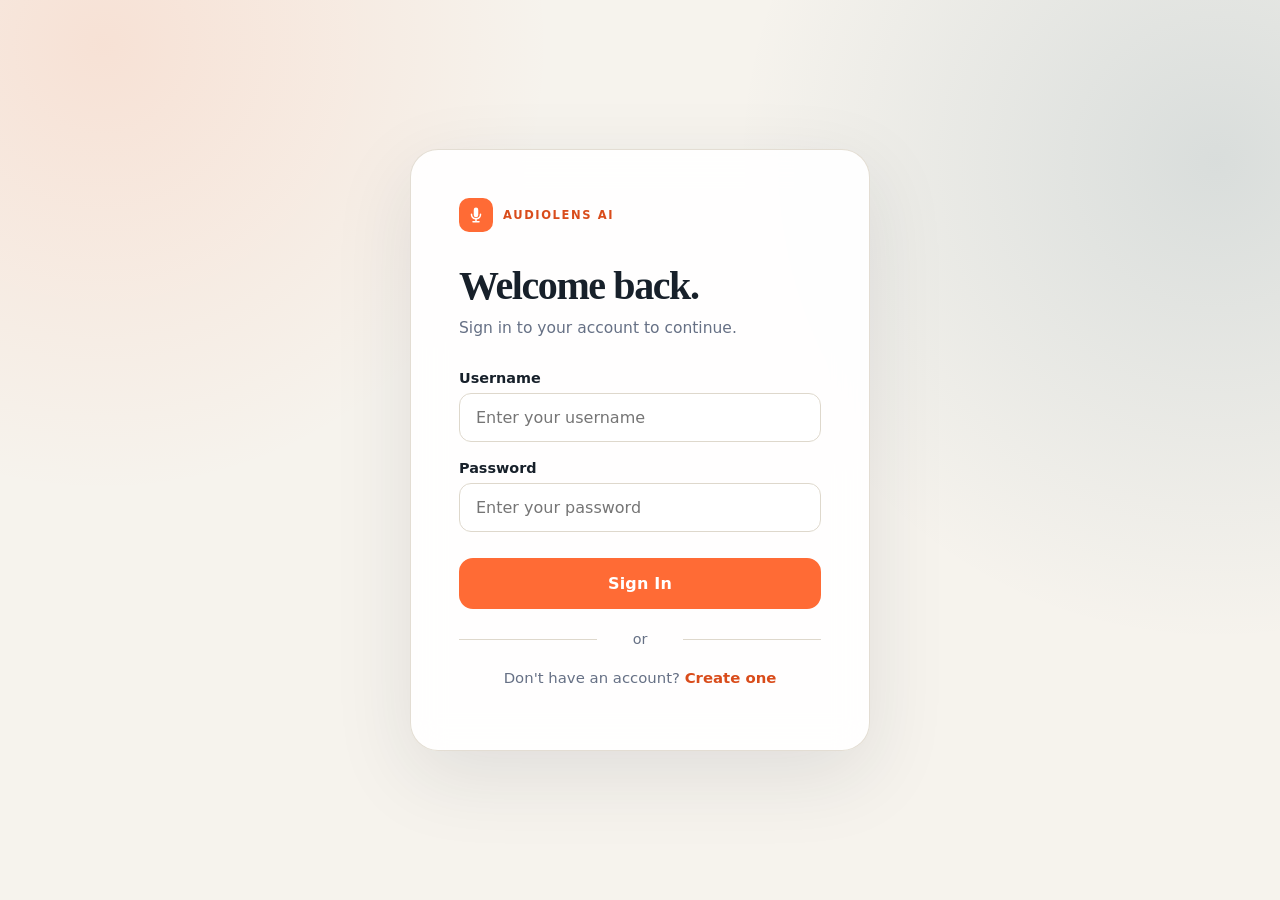
==== static/login.html @ 5d413329 "feat: implement user authentication system with MongoDB and new login/register UI using JWT" ====
<!doctype html>
<html lang="en">

<head>
  <meta charset="utf-8">
  <meta name="viewport" content="width=device-width, initial-scale=1">
  <title>Sign In — AudioLens AI</title>
  <meta name="description" content="Sign in to AudioLens AI to access your AI-powered video assistant.">
  <link rel="stylesheet" href="/static/styles.css">
  <style>
    .auth-shell {
      min-height: 100vh;
      display: grid;
      place-items: center;
      padding: 32px 16px;
    }

    .auth-card {
      width: min(460px, 100%);
      padding: clamp(28px, 6vw, 48px);
      border: 1px solid rgba(222, 216, 204, .85);
      border-radius: 28px;
      background: rgba(255, 255, 255, .92);
      box-shadow: 0 24px 80px rgba(33, 43, 54, .10);
      backdrop-filter: blur(16px);
      animation: fadeUp .45s ease both;
    }

    @keyframes fadeUp {
      from { opacity: 0; transform: translateY(18px); }
      to   { opacity: 1; transform: translateY(0); }
    }

    .auth-logo {
      display: flex;
      align-items: center;
      gap: 10px;
      margin-bottom: 32px;
    }

    .auth-logo-dot {
      width: 34px;
      height: 34px;
      border-radius: 10px;
      background: var(--accent);
      display: grid;
      place-items: center;
    }

    .auth-logo-dot svg {
      width: 18px;
      height: 18px;
      fill: white;
    }

    .auth-logo-name {
      font-size: .72rem;
      font-weight: 800;
      letter-spacing: .14em;
      color: var(--accent-dark);
    }

    .auth-title {
      font-family: Georgia, serif;
      font-size: clamp(1.9rem, 5vw, 2.5rem);
      letter-spacing: -.035em;
      line-height: 1.1;
      margin: 0 0 8px;
    }

    .auth-subtitle {
      color: var(--muted);
      margin: 0 0 30px;
      font-size: .97rem;
      line-height: 1.6;
    }

    .form-group {
      margin-bottom: 18px;
    }

    .form-group label {
      display: block;
      font-weight: 700;
      font-size: .9rem;
      margin-bottom: 7px;
    }

    .form-group input {
      transition: border-color .2s, box-shadow .2s;
    }

    .auth-btn {
      width: 100%;
      margin-top: 8px;
      padding: 15px;
      font-size: 1rem;
      letter-spacing: .01em;
      border-radius: 14px;
      border: 1px solid transparent;
      background: var(--accent);
      color: white;
      font-weight: 800;
      cursor: pointer;
      transition: background .2s, transform .1s;
    }

    .auth-btn:hover {
      background: var(--accent-dark);
    }

    .auth-btn:active {
      transform: scale(.98);
    }

    .auth-btn:disabled {
      opacity: .55;
      cursor: not-allowed;
    }

    .auth-divider {
      text-align: center;
      color: var(--muted);
      font-size: .9rem;
      margin: 22px 0;
      position: relative;
    }

    .auth-divider::before,
    .auth-divider::after {
      content: '';
      position: absolute;
      top: 50%;
      width: 38%;
      height: 1px;
      background: var(--line);
    }

    .auth-divider::before { left: 0; }
    .auth-divider::after  { right: 0; }

    .auth-switch {
      text-align: center;
      color: var(--muted);
      font-size: .93rem;
    }

    .auth-switch a {
      color: var(--accent-dark);
      font-weight: 700;
      text-decoration: none;
    }

    .auth-switch a:hover {
      text-decoration: underline;
    }

    .auth-error {
      display: none;
      color: #b42318;
      background: #fff0ee;
      padding: 12px 14px;
      border-radius: 10px;
      font-size: .9rem;
      margin-bottom: 16px;
    }

    .auth-error.visible {
      display: block;
      animation: fadeUp .3s ease;
    }

    .auth-success {
      display: none;
      color: #0a6640;
      background: #edfaf4;
      padding: 12px 14px;
      border-radius: 10px;
      font-size: .9rem;
      margin-bottom: 16px;
    }

    .auth-success.visible {
      display: block;
      animation: fadeUp .3s ease;
    }

    .btn-spinner {
      display: inline-block;
      width: 16px;
      height: 16px;
      border: 2px solid rgba(255,255,255,.4);
      border-top-color: white;
      border-radius: 50%;
      animation: spin .7s linear infinite;
      vertical-align: middle;
      margin-right: 6px;
    }
  </style>
</head>

<body>
  <div class="auth-shell">
    <div class="auth-card">

      <div class="auth-logo">
        <div class="auth-logo-dot">
          <svg viewBox="0 0 24 24" xmlns="http://www.w3.org/2000/svg">
            <path d="M12 2a3 3 0 0 1 3 3v7a3 3 0 0 1-6 0V5a3 3 0 0 1 3-3zm-7 9a1 1 0 0 1 2 0 5 5 0 0 0 10 0 1 1 0 0 1 2 0 7 7 0 0 1-6 6.93V20h3a1 1 0 0 1 0 2H8a1 1 0 0 1 0-2h3v-2.07A7 7 0 0 1 5 11z"/>
          </svg>
        </div>
        <span class="auth-logo-name">AUDIOLENS AI</span>
      </div>

      <h1 class="auth-title">Welcome back.</h1>
      <p class="auth-subtitle">Sign in to your account to continue.</p>

      <p class="auth-error" id="errorBox"></p>
      <p class="auth-success" id="successBox"></p>

      <form id="loginForm" autocomplete="on">
        <div class="form-group">
          <label for="username">Username</label>
          <input id="username" type="text" placeholder="Enter your username" autocomplete="username" required>
        </div>
        <div class="form-group">
          <label for="password">Password</label>
          <input id="password" type="password" placeholder="Enter your password" autocomplete="current-password" required>
        </div>
        <button class="auth-btn" id="loginBtn" type="submit">Sign In</button>
      </form>

      <div class="auth-divider">or</div>

      <p class="auth-switch">
        Don't have an account? <a href="/static/register.html">Create one</a>
      </p>

    </div>
  </div>

  <script>
    const form    = document.getElementById('loginForm');
    const btn     = document.getElementById('loginBtn');
    const errorBox   = document.getElementById('errorBox');
    const successBox = document.getElementById('successBox');

    function showError(msg) {
      errorBox.textContent = msg;
      errorBox.classList.add('visible');
      successBox.classList.remove('visible');
    }

    function showSuccess(msg) {
      successBox.textContent = msg;
      successBox.classList.add('visible');
      errorBox.classList.remove('visible');
    }

    function setLoading(loading) {
      btn.disabled = loading;
      btn.innerHTML = loading
        ? '<span class="btn-spinner"></span>Signing in…'
        : 'Sign In';
    }

    form.addEventListener('submit', async (e) => {
      e.preventDefault();
      errorBox.classList.remove('visible');

      const username = document.getElementById('username').value.trim();
      const password = document.getElementById('password').value;

      if (!username || !password) {
        showError('Please fill in all fields.');
        return;
      }

      setLoading(true);

      try {
        // OAuth2 requires form data, not JSON
        const formData = new URLSearchParams();
        formData.append('username', username);
        formData.append('password', password);

        const res = await fetch('/api/login', {
          method: 'POST',
          headers: { 'Content-Type': 'application/x-www-form-urlencoded' },
          body: formData.toString(),
        });

        const data = await res.json();

        if (!res.ok) {
          showError(data.detail || 'Login failed. Please try again.');
          return;
        }

        // Save token and user info to localStorage
        localStorage.setItem('access_token', data.access_token);
        localStorage.setItem('user', JSON.stringify(data.user));

        showSuccess('Signed in! Redirecting…');
        setTimeout(() => { window.location.href = '/'; }, 900);

      } catch (err) {
        showError('Network error. Is the server running?');
      } finally {
        setLoading(false);
      }
    });
  </script>
</body>

</html>
---- static/styles.css ----
:root {
  --ink: #17202a;
  --muted: #667085;
  --paper: #f6f3ed;
  --card: rgba(255, 255, 255, .9);
  --line: #ded8cc;
  --accent: #ff6b35;
  --accent-dark: #d94c1b;
  --blue: #174c66;
}

* {
  box-sizing: border-box;
}

body {
  margin: 0;
  color: var(--ink);
  background:
    radial-gradient(circle at 8% 5%, rgba(255, 107, 53, .13), transparent 28rem),
    radial-gradient(circle at 95% 18%, rgba(23, 76, 102, .13), transparent 30rem),
    var(--paper);
  font-family: Inter, ui-sans-serif, system-ui, -apple-system, BlinkMacSystemFont, "Segoe UI", sans-serif;
}

.shell {
  width: min(980px, calc(100% - 32px));
  margin: 0 auto;
  padding: 72px 0;
}

header {
  max-width: 780px;
  margin-bottom: 42px;
}

.eyebrow {
  color: var(--accent-dark);
  font-size: .76rem;
  font-weight: 800;
  letter-spacing: .16em;
}

h1 {
  font-family: Georgia, serif;
  font-size: clamp(2.6rem, 7vw, 5.3rem);
  line-height: .98;
  letter-spacing: -.045em;
  margin: 14px 0 22px;
}

.intro {
  max-width: 680px;
  color: var(--muted);
  font-size: 1.12rem;
  line-height: 1.7;
}

.card {
  margin: 22px 0;
  padding: clamp(22px, 4vw, 38px);
  border: 1px solid rgba(222, 216, 204, .85);
  border-radius: 24px;
  background: var(--card);
  box-shadow: 0 20px 60px rgba(33, 43, 54, .08);
  backdrop-filter: blur(12px);
}

.step-heading {
  display: flex;
  align-items: center;
  gap: 15px;
  margin-bottom: 26px;
}

.step-heading>span {
  display: grid;
  place-items: center;
  width: 40px;
  height: 40px;
  border-radius: 50%;
  color: white;
  background: var(--blue);
  font-weight: 800;
}

h2 {
  margin: 0 0 4px;
  font-size: 1.35rem;
}

.step-heading p,
.panel label,
.save-row span {
  color: var(--muted);
  margin: 0;
}

.language-row {
  display: flex;
  flex-wrap: wrap;
  gap: 12px;
  margin-bottom: 24px;
}

.language-row label {
  padding: 11px 15px;
  border: 1px solid var(--line);
  border-radius: 999px;
  cursor: pointer;
}

.language-row input {
  accent-color: var(--accent);
}

.tabs {
  display: flex;
  gap: 8px;
  padding: 6px;
  background: #eee9e0;
  border-radius: 14px;
  margin-bottom: 22px;
}

button {
  font: inherit;
  cursor: pointer;
}

.tab {
  flex: 1;
  border: 0;
  background: transparent;
  padding: 11px;
  border-radius: 10px;
  color: var(--muted);
  font-weight: 700;
}

.tab.active {
  color: var(--ink);
  background: white;
  box-shadow: 0 3px 10px rgba(0, 0, 0, .06);
}

.panel {
  display: none;
}

.panel.active {
  display: block;
}

.panel>label:not(.drop-zone) {
  display: block;
  margin-bottom: 8px;
  font-weight: 700;
}

.inline,
.actions,
.save-row,
.chat-form {
  display: flex;
  gap: 10px;
}

input,
textarea {
  width: 100%;
  border: 1px solid var(--line);
  border-radius: 12px;
  background: white;
  color: var(--ink);
  padding: 14px 16px;
  font: inherit;
  outline: none;
}

input:focus,
textarea:focus {
  border-color: var(--accent);
  box-shadow: 0 0 0 3px rgba(255, 107, 53, .12);
}

.primary,
.secondary {
  border-radius: 12px;
  padding: 13px 18px;
  border: 1px solid transparent;
  font-weight: 800;
  white-space: nowrap;
}

.primary {
  background: var(--accent);
  color: white;
}

.primary:hover {
  background: var(--accent-dark);
}

.secondary {
  background: white;
  border-color: var(--line);
  color: var(--ink);
}

button:disabled {
  cursor: not-allowed;
  opacity: .45;
}

.full {
  width: 100%;
  margin-top: 12px;
}

.drop-zone {
  display: grid;
  gap: 5px;
  text-align: center;
  padding: 34px;
  border: 1.5px dashed #c9c0b1;
  border-radius: 15px;
  cursor: pointer;
}

.drop-zone input {
  margin-top: 12px;
  padding: 8px;
}

.recorder {
  display: flex;
  justify-content: space-between;
  padding: 20px;
  background: #f2eee7;
  border-radius: 14px;
  margin-bottom: 12px;
}

.record-state {
  display: flex;
  align-items: center;
  gap: 9px;
}

#recordDot {
  width: 10px;
  height: 10px;
  border-radius: 50%;
  background: #aaa;
}

#recordDot.live {
  background: #e43b3b;
  box-shadow: 0 0 0 6px rgba(228, 59, 59, .12);
}

.record-playback {
  display: grid;
  gap: 10px;
  margin-top: 16px;
}

.record-playback audio {
  width: 100%;
  border-radius: 12px;
}

.progress {
  display: flex;
  gap: 14px;
  align-items: center;
  margin-top: 22px;
  padding: 16px;
  background: #fff6e9;
  border-radius: 12px;
}

.progress p {
  margin: 4px 0 0;
  color: var(--muted);
}

.spinner {
  width: 25px;
  height: 25px;
  border: 3px solid #ffd8c8;
  border-top-color: var(--accent);
  border-radius: 50%;
  animation: spin .8s linear infinite;
}

@keyframes spin {
  to {
    transform: rotate(360deg);
  }
}

.log-panel {
  margin-top: 14px;
  border: 1px solid var(--line);
  border-radius: 14px;
  background: #141923;
  color: #eef2f7;
  overflow: hidden;
}

.log-header {
  display: flex;
  justify-content: space-between;
  padding: 12px 14px;
  background: #1f2937;
  color: white;
  font-size: .9rem;
}

.log-header span {
  color: #bac4d0;
}

.log-list {
  max-height: 260px;
  overflow: auto;
  padding: 10px 14px;
  font-family: Consolas, "Courier New", monospace;
  font-size: .86rem;
  line-height: 1.55;
}

.log-line {
  color: #d8dee9;
}

.log-line.warning {
  color: #ffd479;
}

.log-line.error {
  color: #ff9b9b;
}

.error {
  color: #b42318;
  background: #fff0ee;
  padding: 13px;
  border-radius: 10px;
}

.hidden {
  display: none !important;
}

textarea {
  min-height: 360px;
  line-height: 1.65;
  resize: vertical;
}

.save-row {
  align-items: center;
  margin-top: 12px;
}

.save-row span {
  margin-right: auto;
  font-size: .9rem;
}

.summary {
  line-height: 1.7;
  padding: 18px;
  border-left: 4px solid var(--accent);
  background: #fff8f3;
  margin-bottom: 22px;
  white-space: pre-wrap;
}

.chat {
  display: grid;
  gap: 12px;
  max-height: 470px;
  overflow: auto;
  margin-bottom: 14px;
}

.message {
  max-width: 82%;
  padding: 13px 16px;
  border-radius: 15px;
  line-height: 1.55;
  white-space: pre-wrap;
}

.message.user {
  justify-self: end;
  color: white;
  background: var(--blue);
  border-bottom-right-radius: 4px;
}

.message.assistant {
  background: #eee9e0;
  border-bottom-left-radius: 4px;
}

.message.assistant {
  white-space: normal;
}

.message.assistant p {
  margin: 0 0 10px;
}

.message.assistant p:last-child {
  margin-bottom: 0;
}

.message.assistant h3,
.message.assistant h4,
.message.assistant h5 {
  margin: 2px 0 8px;
  font-family: inherit;
  font-size: 1rem;
  line-height: 1.35;
  letter-spacing: 0;
}

.message.assistant ul {
  margin: 6px 0 10px;
  padding-left: 20px;
}

.message.assistant li {
  margin: 4px 0;
}

.message.assistant code {
  padding: 2px 5px;
  border-radius: 5px;
  background: rgba(23, 32, 42, .08);
  font-family: Consolas, "Courier New", monospace;
  font-size: .92em;
}

.text-button {
  display: block;
  margin: 28px auto 0;
  border: 0;
  background: transparent;
  color: var(--muted);
  text-decoration: underline;
}

@media (max-width: 650px) {
  .shell {
    padding: 42px 0;
  }

  .inline,
  .save-row,
  .chat-form {
    flex-direction: column;
    align-items: stretch;
  }

  .actions {
    display: grid;
    grid-template-columns: 1fr 1fr;
  }

  .tabs {
    overflow-x: auto;
  }

  .tab {
    min-width: 105px;
  }
}
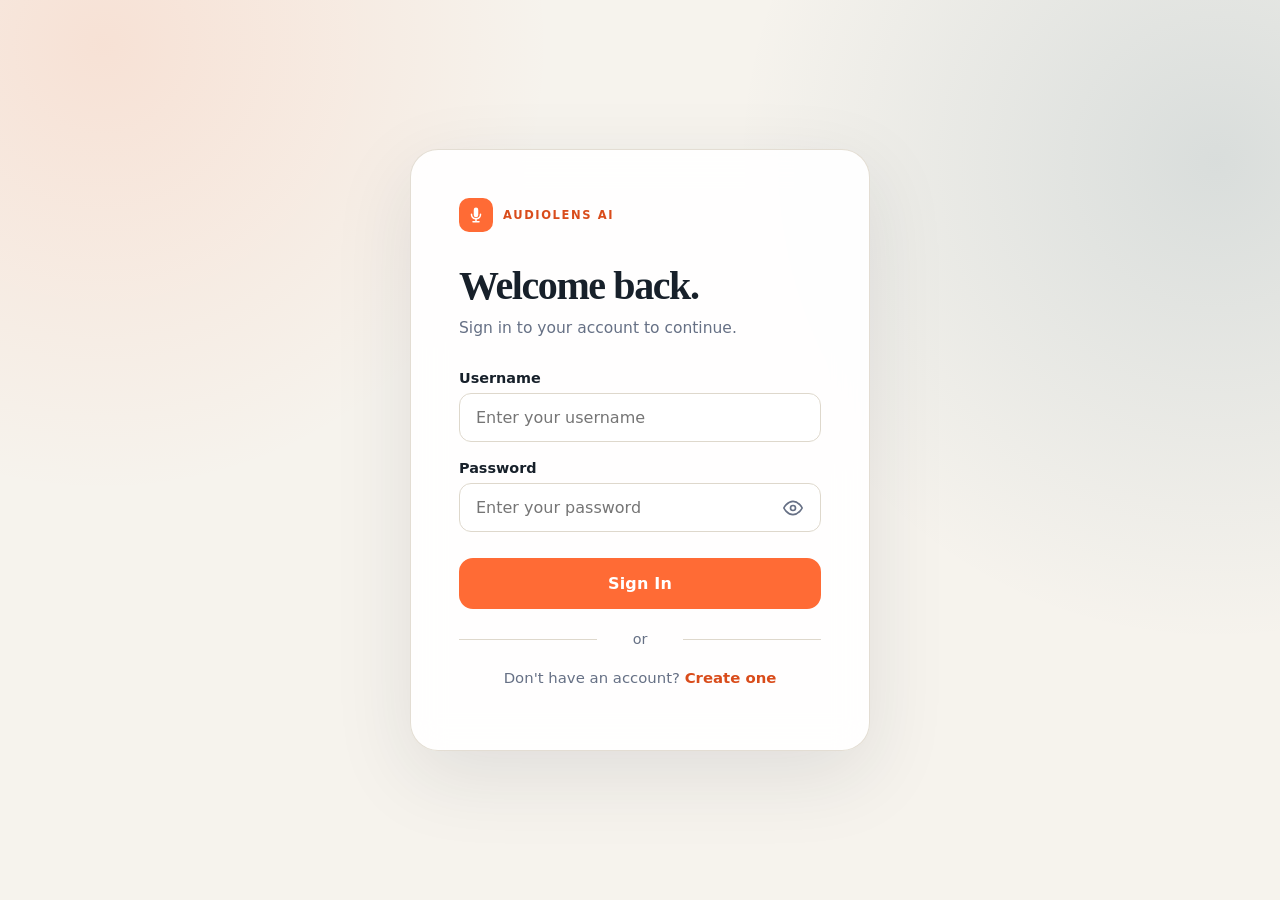
==== commit ab0648ba: "feat: adding eye toggle button for login and register pages" ====
--- a/static/login.html
+++ b/static/login.html
@@ -196,6 +196,31 @@
       vertical-align: middle;
       margin-right: 6px;
     }
+
+    .password-wrap {
+      position: relative;
+    }
+
+    .password-wrap input {
+      padding-right: 48px;
+    }
+
+    .eye-btn {
+      position: absolute;
+      right: 14px;
+      top: 50%;
+      transform: translateY(-50%);
+      background: none;
+      border: none;
+      cursor: pointer;
+      padding: 4px;
+      color: var(--muted);
+      display: flex;
+      align-items: center;
+      transition: color .2s;
+    }
+
+    .eye-btn:hover { color: var(--ink); }
   </style>
 </head>
 
@@ -225,7 +250,15 @@
         </div>
         <div class="form-group">
           <label for="password">Password</label>
-          <input id="password" type="password" placeholder="Enter your password" autocomplete="current-password" required>
+          <div class="password-wrap">
+            <input id="password" type="password" placeholder="Enter your password" autocomplete="current-password" required>
+            <button type="button" class="eye-btn" id="togglePassword" aria-label="Show password">
+              <svg id="eyeIcon" xmlns="http://www.w3.org/2000/svg" width="20" height="20" fill="none" viewBox="0 0 24 24" stroke="currentColor" stroke-width="2">
+                <path d="M1 12s4-8 11-8 11 8 11 8-4 8-11 8-11-8-11-8z"/>
+                <circle cx="12" cy="12" r="3"/>
+              </svg>
+            </button>
+          </div>
         </div>
         <button class="auth-btn" id="loginBtn" type="submit">Sign In</button>
       </form>
@@ -240,6 +273,16 @@
   </div>
 
   <script>
+    // Eye toggle
+    document.getElementById('togglePassword').addEventListener('click', function() {
+      const input = document.getElementById('password');
+      const isHidden = input.type === 'password';
+      input.type = isHidden ? 'text' : 'password';
+      document.getElementById('eyeIcon').innerHTML = isHidden
+        ? '<path d="M17.94 17.94A10.07 10.07 0 0 1 12 20c-7 0-11-8-11-8a18.45 18.45 0 0 1 5.06-5.94"/><path d="M9.9 4.24A9.12 9.12 0 0 1 12 4c7 0 11 8 11 8a18.5 18.5 0 0 1-2.16 3.19"/><line x1="1" y1="1" x2="23" y2="23"/>'
+        : '<path d="M1 12s4-8 11-8 11 8 11 8-4 8-11 8-11-8-11-8z"/><circle cx="12" cy="12" r="3"/>';
+    });
+
     const form    = document.getElementById('loginForm');
     const btn     = document.getElementById('loginBtn');
     const errorBox   = document.getElementById('errorBox');
